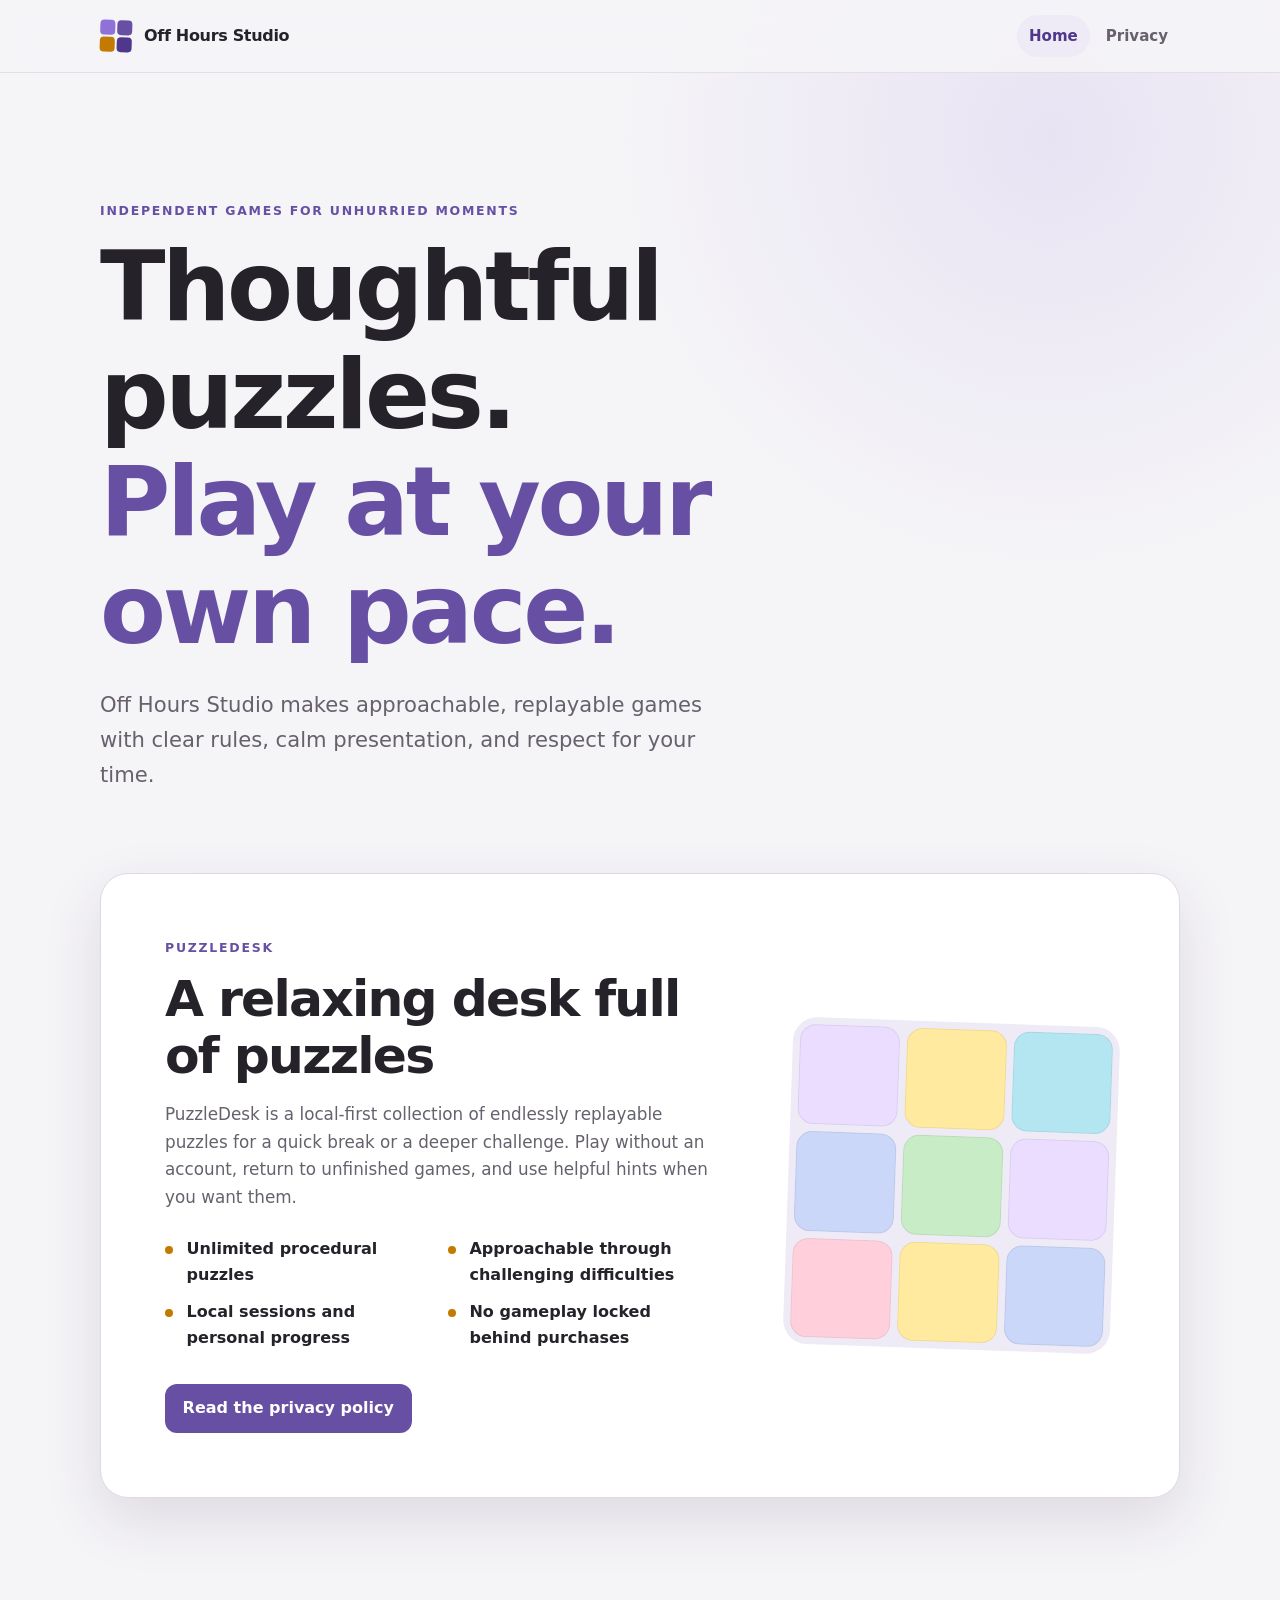
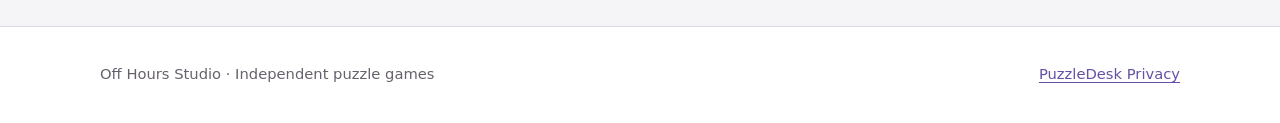
==== index.html @ a4e4c72c "Initial website and privacy policy" ====
<!doctype html>
<html lang="en">
<head>
  <meta charset="utf-8">
  <meta name="viewport" content="width=device-width, initial-scale=1">
  <meta name="description" content="Off Hours Studio creates thoughtful, replayable puzzle games, including PuzzleDesk.">
  <meta name="theme-color" content="#6750a4">
  <title>Off Hours Studio</title>
  <link rel="stylesheet" href="/styles.css">
</head>
<body>
  <header class="site-header">
    <div class="nav-shell">
      <a class="brand" href="/" aria-label="Off Hours Studio home">
        <span class="brand-mark" aria-hidden="true">
          <span></span><span></span><span></span><span></span>
        </span>
        <span>Off Hours Studio</span>
      </a>
      <nav aria-label="Primary navigation">
        <a aria-current="page" href="/">Home</a>
        <a href="/puzzledesk/privacy/">Privacy</a>
      </nav>
    </div>
  </header>

  <main>
    <section class="hero shell">
      <p class="eyebrow">Independent games for unhurried moments</p>
      <h1>Thoughtful puzzles.<br><span>Play at your own pace.</span></h1>
      <p class="hero-copy">Off Hours Studio makes approachable, replayable games with clear rules, calm presentation, and respect for your time.</p>
    </section>

    <section class="product-section shell" aria-labelledby="puzzledesk-title">
      <article class="product-card">
        <div class="product-copy">
          <p class="eyebrow">PuzzleDesk</p>
          <h2 id="puzzledesk-title">A relaxing desk full of puzzles</h2>
          <p>PuzzleDesk is a local-first collection of endlessly replayable puzzles for a quick break or a deeper challenge. Play without an account, return to unfinished games, and use helpful hints when you want them.</p>
          <ul class="feature-list" aria-label="PuzzleDesk highlights">
            <li>Unlimited procedural puzzles</li>
            <li>Approachable through challenging difficulties</li>
            <li>Local sessions and personal progress</li>
            <li>No gameplay locked behind purchases</li>
          </ul>
          <a class="button-link" href="/puzzledesk/privacy/">Read the privacy policy</a>
        </div>
        <div class="puzzle-art" aria-hidden="true">
          <span class="tile tile-one"></span>
          <span class="tile tile-two"></span>
          <span class="tile tile-three"></span>
          <span class="tile tile-four"></span>
          <span class="tile tile-five"></span>
          <span class="tile tile-six"></span>
          <span class="tile tile-seven"></span>
          <span class="tile tile-eight"></span>
          <span class="tile tile-nine"></span>
        </div>
      </article>
    </section>
  </main>

  <footer class="site-footer">
    <div class="shell footer-inner">
      <p>Off Hours Studio · Independent puzzle games</p>
      <a href="/puzzledesk/privacy/">PuzzleDesk Privacy</a>
    </div>
  </footer>
</body>
</html>
---- styles.css ----
:root {
  color-scheme: light dark;
  --page: #f5f4f7;
  --surface: #ffffff;
  --surface-soft: #eeeaf6;
  --ink: #25222a;
  --muted: #66616c;
  --line: #ded9e5;
  --purple: #6750a4;
  --purple-deep: #4f378b;
  --lavender: #eaddff;
  --gold: #c27a00;
  --blue: #3570c4;
  --rose: #b94f70;
  --green: #3b8254;
  --shadow: 0 22px 60px rgba(54, 43, 72, 0.12);
  --radius-lg: 28px;
  --radius-md: 18px;
  --max-width: 1080px;
}

* {
  box-sizing: border-box;
}

html {
  scroll-behavior: smooth;
}

body {
  margin: 0;
  min-height: 100vh;
  background:
    radial-gradient(circle at 82% 8%, rgba(143, 113, 216, 0.13), transparent 27rem),
    var(--page);
  color: var(--ink);
  font-family: Inter, ui-sans-serif, system-ui, -apple-system, BlinkMacSystemFont, "Segoe UI", sans-serif;
  line-height: 1.65;
  text-rendering: optimizeLegibility;
}

a {
  color: var(--purple);
  text-underline-offset: 0.18em;
}

a:hover {
  color: var(--purple-deep);
}

a:focus-visible,
.button-link:focus-visible {
  outline: 3px solid var(--gold);
  outline-offset: 4px;
  border-radius: 6px;
}

.shell,
.nav-shell {
  width: min(calc(100% - 2rem), var(--max-width));
  margin-inline: auto;
}

.site-header {
  border-bottom: 1px solid color-mix(in srgb, var(--line) 78%, transparent);
  background: color-mix(in srgb, var(--page) 88%, transparent);
  backdrop-filter: blur(14px);
}

.nav-shell {
  min-height: 72px;
  display: flex;
  align-items: center;
  justify-content: space-between;
  gap: 1rem;
}

.brand {
  display: inline-flex;
  align-items: center;
  gap: 0.75rem;
  color: var(--ink);
  font-weight: 760;
  letter-spacing: -0.02em;
  text-decoration: none;
}

.brand-mark {
  width: 32px;
  height: 32px;
  display: grid;
  grid-template-columns: repeat(2, 1fr);
  gap: 2px;
  transform: rotate(2deg);
}

.brand-mark span {
  border-radius: 4px;
}

.brand-mark span:nth-child(1) { background: #8f71d8; }
.brand-mark span:nth-child(2) { background: #6750a4; }
.brand-mark span:nth-child(3) { background: #c27a00; }
.brand-mark span:nth-child(4) { background: #4f378b; }

nav {
  display: flex;
  align-items: center;
  gap: 0.25rem;
}

nav a {
  padding: 0.55rem 0.75rem;
  border-radius: 999px;
  color: var(--muted);
  font-size: 0.94rem;
  font-weight: 650;
  text-decoration: none;
}

nav a:hover,
nav a[aria-current="page"] {
  background: var(--surface-soft);
  color: var(--purple-deep);
}

.hero {
  padding-block: clamp(5rem, 11vw, 8rem) clamp(3rem, 7vw, 5rem);
}

.eyebrow {
  margin: 0 0 0.8rem;
  color: var(--purple);
  font-size: 0.78rem;
  font-weight: 800;
  letter-spacing: 0.14em;
  text-transform: uppercase;
}

h1,
h2,
h3 {
  margin-top: 0;
  line-height: 1.12;
  letter-spacing: -0.035em;
}

h1 {
  max-width: 820px;
  margin-bottom: 1.5rem;
  font-size: clamp(2.8rem, 8vw, 6rem);
  font-weight: 820;
}

h1 span {
  color: var(--purple);
}

.hero-copy {
  max-width: 650px;
  margin: 0;
  color: var(--muted);
  font-size: clamp(1.08rem, 2.2vw, 1.32rem);
}

.product-section {
  padding-bottom: clamp(5rem, 10vw, 8rem);
}

.product-card {
  display: grid;
  grid-template-columns: minmax(0, 1.25fr) minmax(260px, 0.75fr);
  gap: clamp(2rem, 6vw, 5rem);
  align-items: center;
  overflow: hidden;
  padding: clamp(1.5rem, 5vw, 4rem);
  border: 1px solid var(--line);
  border-radius: var(--radius-lg);
  background: var(--surface);
  box-shadow: var(--shadow);
}

.product-card h2 {
  margin-bottom: 1rem;
  font-size: clamp(2rem, 4vw, 3.15rem);
}

.product-copy > p:not(.eyebrow) {
  max-width: 650px;
  color: var(--muted);
  font-size: 1.05rem;
}

.feature-list {
  display: grid;
  grid-template-columns: repeat(2, minmax(0, 1fr));
  gap: 0.65rem 1.25rem;
  padding: 0;
  margin: 1.5rem 0 2rem;
  list-style: none;
}

.feature-list li {
  position: relative;
  padding-left: 1.35rem;
  color: var(--ink);
  font-weight: 590;
}

.feature-list li::before {
  content: "";
  position: absolute;
  top: 0.63em;
  left: 0;
  width: 0.52rem;
  height: 0.52rem;
  border-radius: 50%;
  background: var(--gold);
}

.button-link {
  display: inline-flex;
  align-items: center;
  justify-content: center;
  min-height: 46px;
  padding: 0.7rem 1.1rem;
  border-radius: 12px;
  background: var(--purple);
  color: #fff;
  font-weight: 720;
  text-decoration: none;
}

.button-link:hover {
  background: var(--purple-deep);
  color: #fff;
}

.puzzle-art {
  width: min(100%, 330px);
  aspect-ratio: 1;
  justify-self: center;
  display: grid;
  grid-template-columns: repeat(3, 1fr);
  gap: 7px;
  padding: 7px;
  border-radius: 24px;
  background: var(--surface-soft);
  transform: rotate(2deg);
}

.tile {
  border-radius: 16px;
  box-shadow: inset 0 0 0 1px rgba(25, 20, 30, 0.07);
}

.tile-one, .tile-six { background: #eaddff; }
.tile-two, .tile-eight { background: #ffeaa0; }
.tile-three { background: #b4e6f2; }
.tile-four, .tile-nine { background: #cad7f8; }
.tile-five { background: #c8ecc6; }
.tile-seven { background: #ffd0dc; }

.site-footer {
  border-top: 1px solid var(--line);
  background: var(--surface);
}

.footer-inner {
  min-height: 96px;
  display: flex;
  align-items: center;
  justify-content: space-between;
  gap: 1rem;
  color: var(--muted);
  font-size: 0.92rem;
}

.footer-inner p {
  margin: 0;
}

/* Privacy policy */
.policy-main {
  padding-block: clamp(3.5rem, 8vw, 6rem);
}

.policy-header {
  max-width: 780px;
  margin-bottom: 2.5rem;
}

.policy-header h1 {
  margin-bottom: 1rem;
  font-size: clamp(2.5rem, 7vw, 4.7rem);
}

.policy-meta {
  color: var(--muted);
  font-size: 0.94rem;
}

.policy-layout {
  display: grid;
  grid-template-columns: minmax(0, 220px) minmax(0, 720px);
  gap: clamp(2rem, 7vw, 5rem);
  align-items: start;
}

.policy-summary {
  position: sticky;
  top: 1.5rem;
  padding: 1.1rem;
  border: 1px solid var(--line);
  border-radius: var(--radius-md);
  background: var(--surface);
}

.policy-summary strong {
  display: block;
  margin-bottom: 0.55rem;
}

.policy-summary p {
  margin: 0;
  color: var(--muted);
  font-size: 0.92rem;
}

.policy-content {
  min-width: 0;
}

.policy-content section {
  padding: 0 0 2rem;
  margin: 0 0 2rem;
  border-bottom: 1px solid var(--line);
}

.policy-content section:last-child {
  border-bottom: 0;
}

.policy-content h2 {
  margin-bottom: 0.85rem;
  font-size: clamp(1.45rem, 3vw, 1.85rem);
}

.policy-content h3 {
  margin: 1.4rem 0 0.4rem;
  font-size: 1.08rem;
  letter-spacing: -0.015em;
}

.policy-content p,
.policy-content li {
  color: var(--muted);
}

.policy-content li + li {
  margin-top: 0.45rem;
}

.policy-content strong {
  color: var(--ink);
}

.notice {
  padding: 1rem 1.1rem;
  border-left: 4px solid var(--gold);
  border-radius: 4px 12px 12px 4px;
  background: color-mix(in srgb, var(--gold) 9%, var(--surface));
  color: var(--ink) !important;
}

@media (max-width: 760px) {
  .product-card,
  .policy-layout {
    grid-template-columns: 1fr;
  }

  .product-card {
    gap: 2.5rem;
  }

  .puzzle-art {
    width: min(78vw, 300px);
  }

  .policy-summary {
    position: static;
  }
}

@media (max-width: 560px) {
  .nav-shell {
    min-height: 64px;
  }

  .brand > span:last-child {
    font-size: 0.92rem;
  }

  nav a {
    padding-inline: 0.6rem;
  }

  .feature-list {
    grid-template-columns: 1fr;
  }

  .footer-inner {
    min-height: 112px;
    flex-direction: column;
    justify-content: center;
    align-items: flex-start;
  }
}

@media (prefers-reduced-motion: reduce) {
  html {
    scroll-behavior: auto;
  }
}

@media (prefers-color-scheme: dark) {
  :root {
    --page: #19171d;
    --surface: #242127;
    --surface-soft: #302b38;
    --ink: #f3eef6;
    --muted: #c8c0cc;
    --line: #453e4b;
    --purple: #d0bcff;
    --purple-deep: #eaddff;
    --lavender: #4f378b;
    --gold: #f5ba42;
    --blue: #7fb1f5;
    --shadow: 0 24px 70px rgba(0, 0, 0, 0.34);
  }

  body {
    background:
      radial-gradient(circle at 82% 8%, rgba(143, 113, 216, 0.17), transparent 27rem),
      var(--page);
  }

  .brand-mark span:nth-child(1) { background: #eaddff; }
  .brand-mark span:nth-child(2) { background: #d0bcff; }
  .brand-mark span:nth-child(3) { background: #f5ba42; }
  .brand-mark span:nth-child(4) { background: #8f71d8; }

  .button-link {
    color: #241a33;
  }

  .button-link:hover {
    color: #241a33;
  }

  .tile {
    box-shadow: inset 0 0 0 1px rgba(255, 255, 255, 0.09);
  }

  .tile-one, .tile-six { background: #5e3f70; }
  .tile-two, .tile-eight { background: #544814; }
  .tile-three { background: #124a5e; }
  .tile-four, .tile-nine { background: #22386e; }
  .tile-five { background: #1c5222; }
  .tile-seven { background: #5e2638; }
}
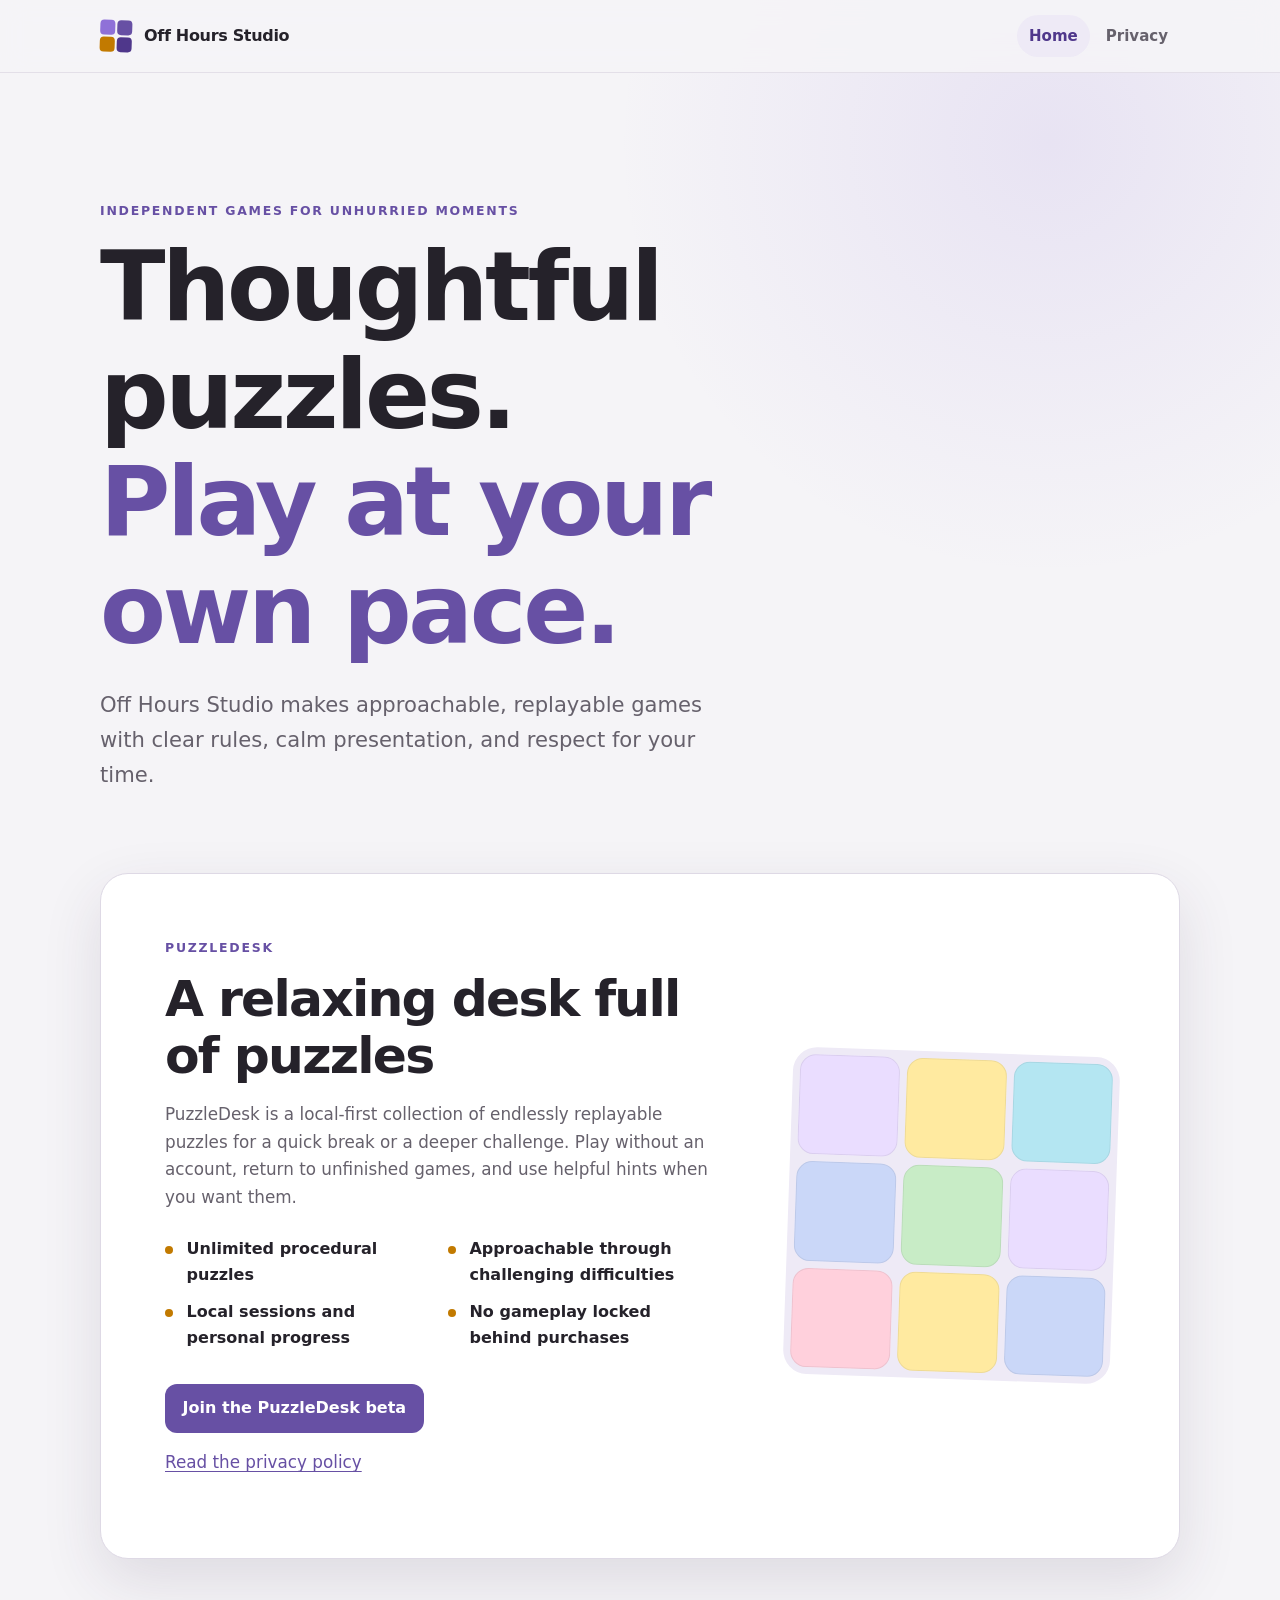
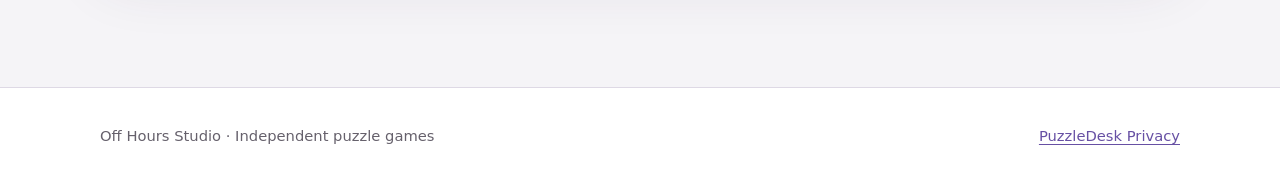
==== commit 0dcb1da9: "Initial beta page" ====
--- a/index.html
+++ b/index.html
@@ -43,7 +43,8 @@
             <li>Local sessions and personal progress</li>
             <li>No gameplay locked behind purchases</li>
           </ul>
-          <a class="button-link" href="/puzzledesk/privacy/">Read the privacy policy</a>
+          <a class="button-link" href="/puzzledesk/beta/">Join the PuzzleDesk beta</a>
+          <p><a href="/puzzledesk/privacy/">Read the privacy policy</a></p>
         </div>
         <div class="puzzle-art" aria-hidden="true">
           <span class="tile tile-one"></span>
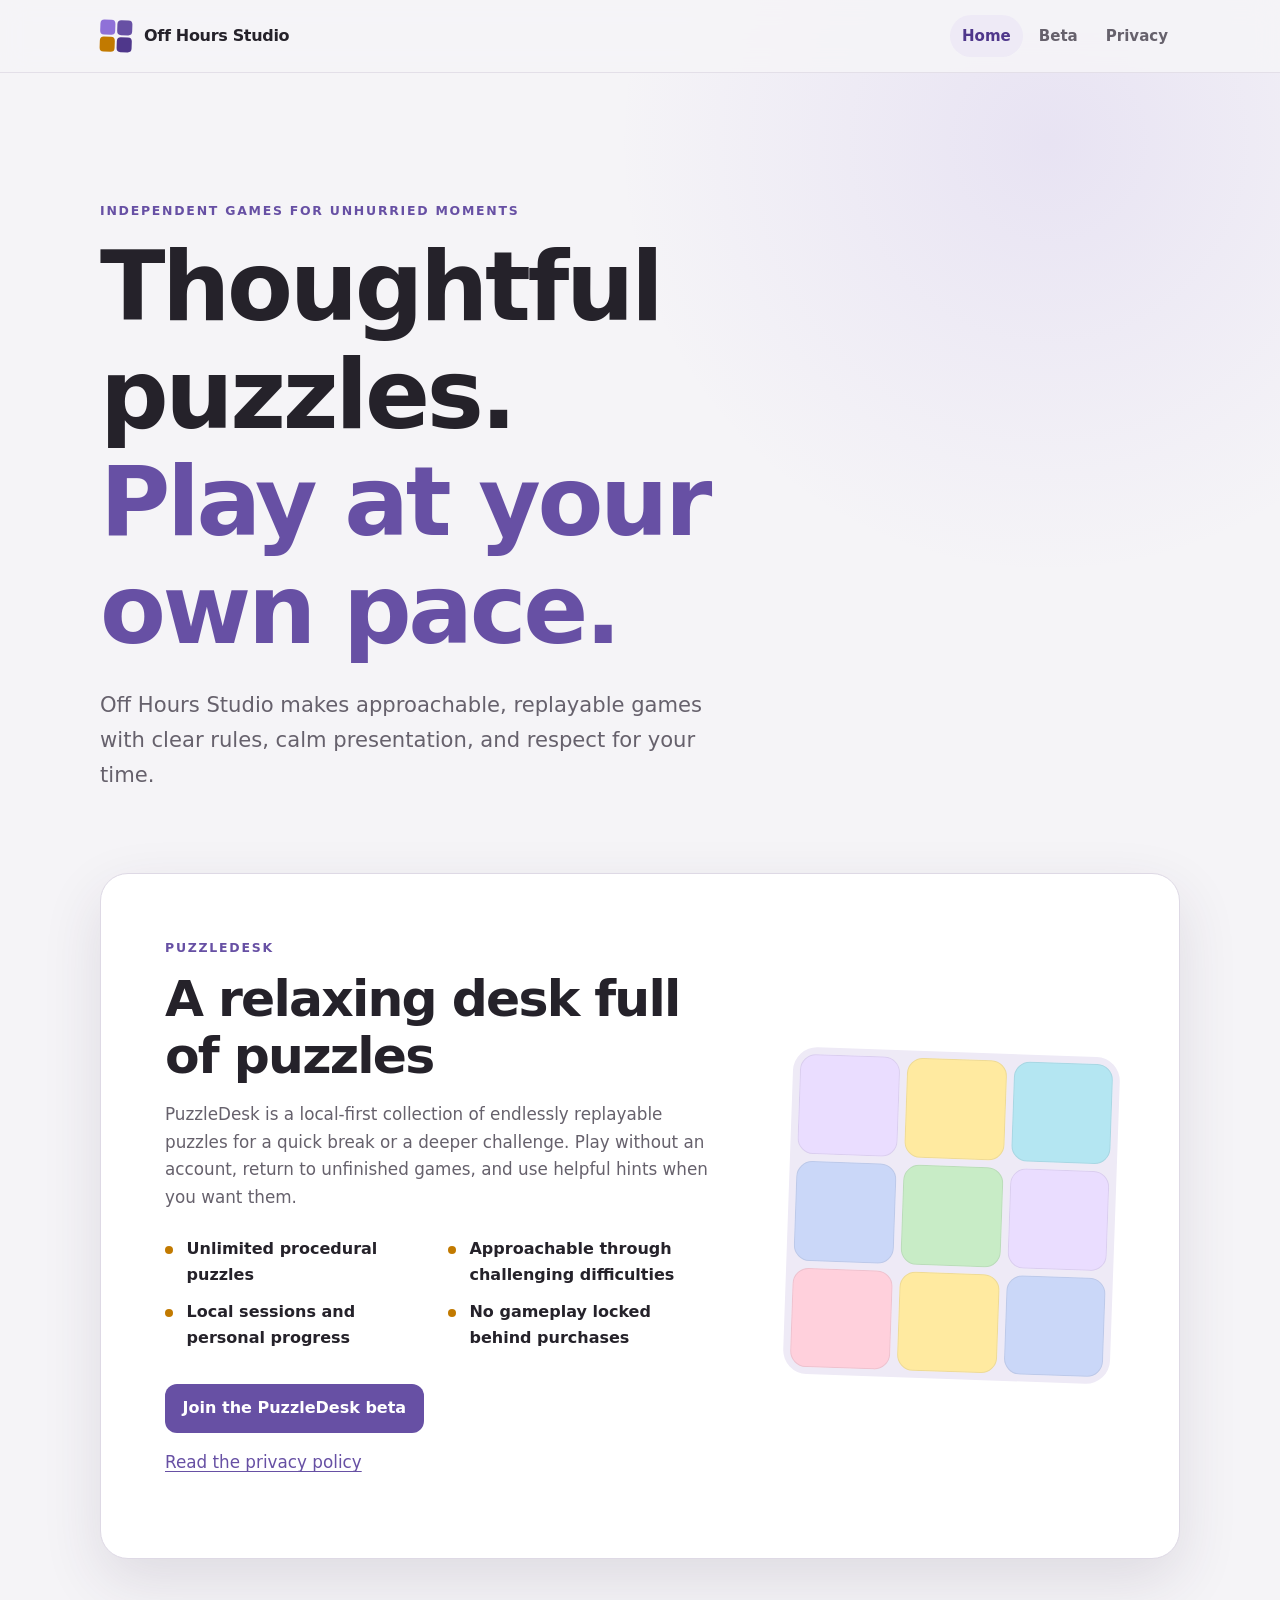
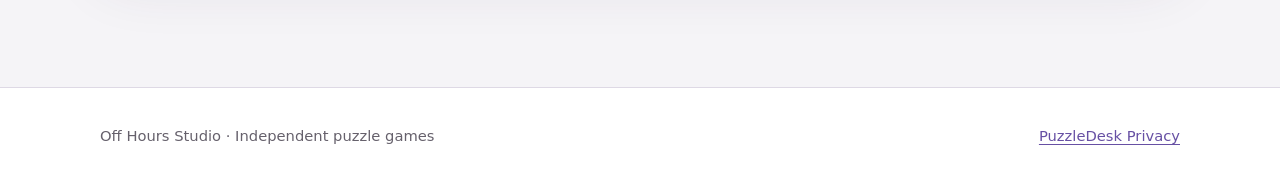
==== commit 93710193: "Fix home navigation layout" ====
--- a/index.html
+++ b/index.html
@@ -19,6 +19,7 @@
       </a>
       <nav aria-label="Primary navigation">
         <a aria-current="page" href="/">Home</a>
+        <a href="/puzzledesk/beta/">Beta</a>
         <a href="/puzzledesk/privacy/">Privacy</a>
       </nav>
     </div>
--- a/styles.css
+++ b/styles.css
@@ -395,6 +395,13 @@
 @media (max-width: 560px) {
   .nav-shell {
     min-height: 64px;
+    flex-wrap: wrap;
+    padding-block: 0.8rem;
+    gap: 0.5rem;
+  }
+
+  nav {
+    flex-wrap: wrap;
   }
 
   .brand > span:last-child {
